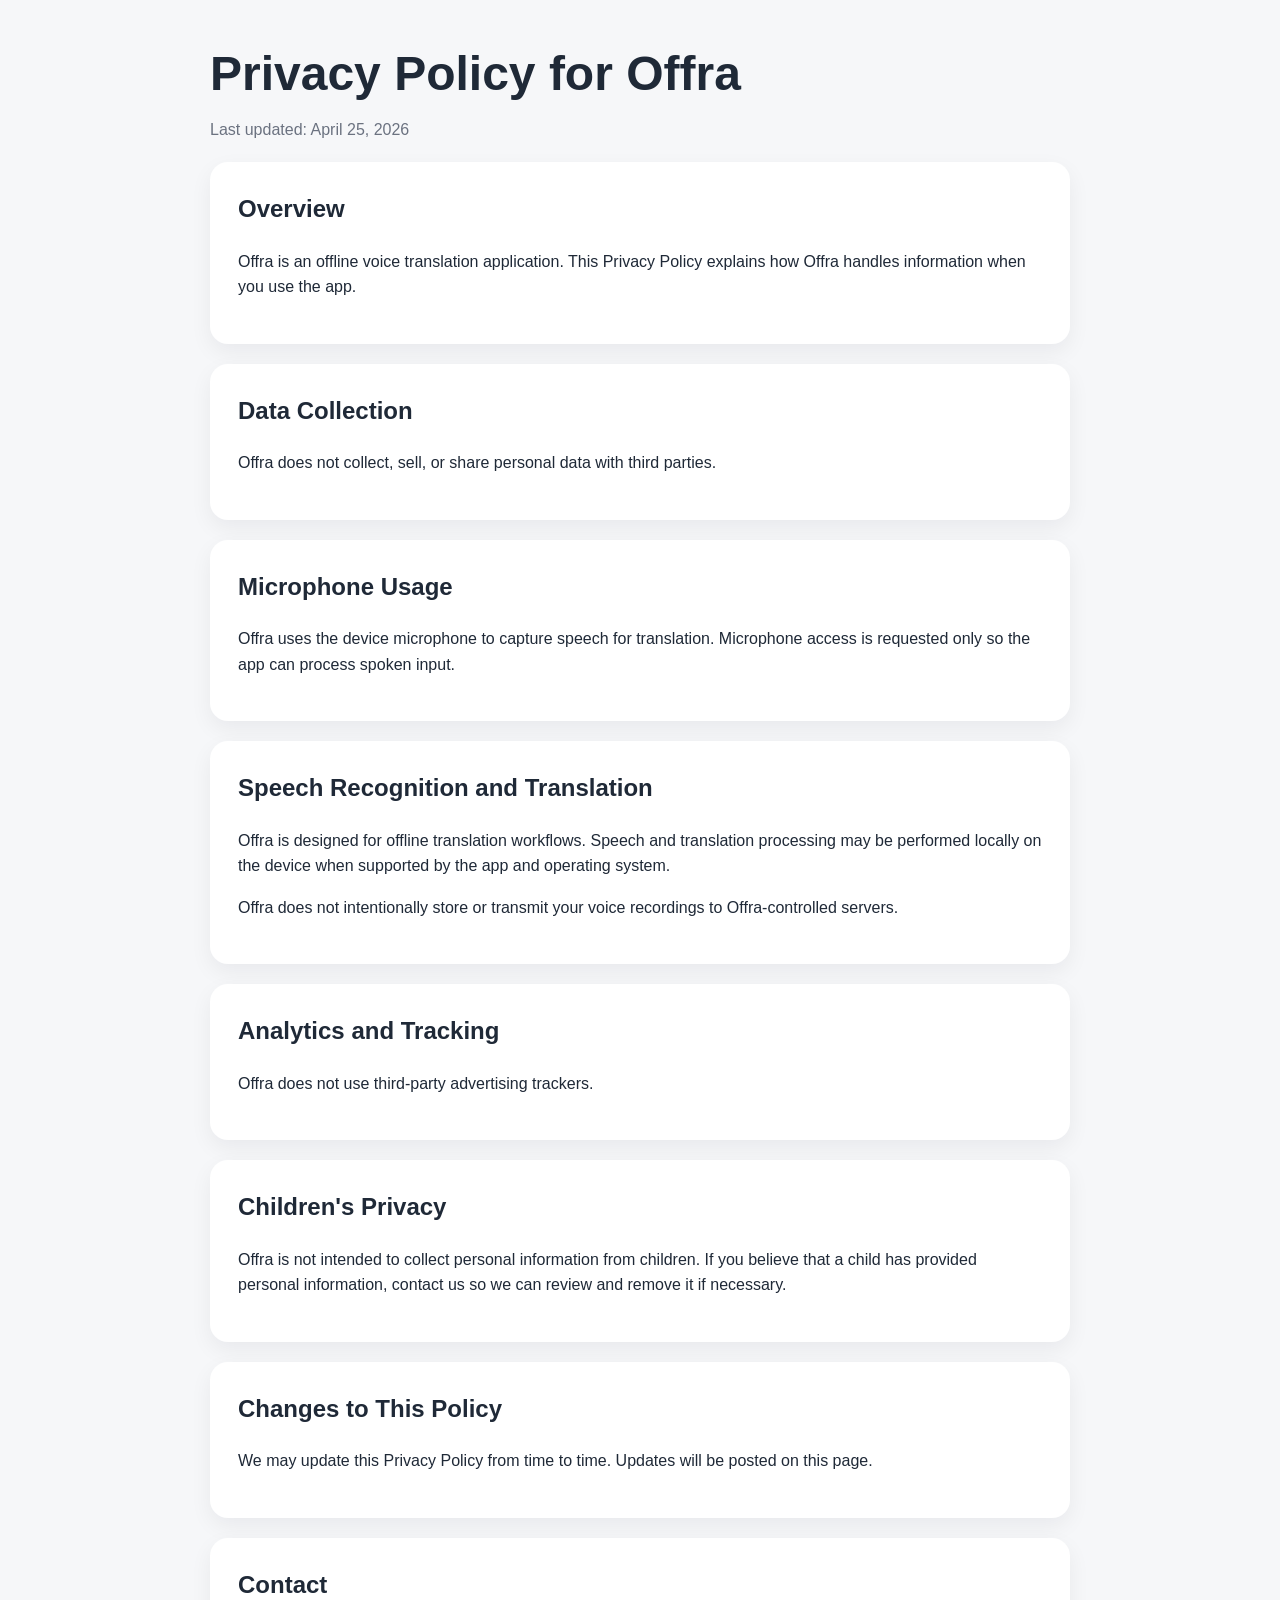
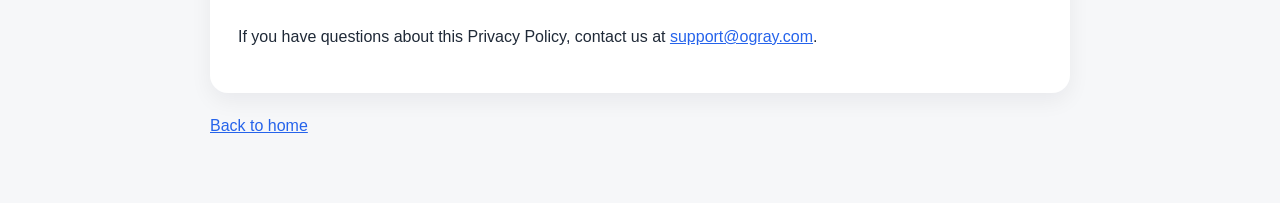
==== privacy.html @ 6b56398b "initial commit" ====
<!DOCTYPE html>
<html lang="en">
<head>
  <meta charset="UTF-8" />
  <meta name="viewport" content="width=device-width, initial-scale=1.0" />
  <title>Offra Privacy Policy</title>
  <link rel="stylesheet" href="style.css" />
</head>
<body>
  <main class="container">
    <h1>Privacy Policy for Offra</h1>
    <p class="updated">Last updated: April 25, 2026</p>

    <section class="card">
      <h2>Overview</h2>
      <p>
        Offra is an offline voice translation application. This Privacy Policy explains how Offra handles information
        when you use the app.
      </p>
    </section>

    <section class="card">
      <h2>Data Collection</h2>
      <p>
        Offra does not collect, sell, or share personal data with third parties.
      </p>
    </section>

    <section class="card">
      <h2>Microphone Usage</h2>
      <p>
        Offra uses the device microphone to capture speech for translation. Microphone access is requested only so the
        app can process spoken input.
      </p>
    </section>

    <section class="card">
      <h2>Speech Recognition and Translation</h2>
      <p>
        Offra is designed for offline translation workflows. Speech and translation processing may be performed locally
        on the device when supported by the app and operating system.
      </p>
      <p>
        Offra does not intentionally store or transmit your voice recordings to Offra-controlled servers.
      </p>
    </section>

    <section class="card">
      <h2>Analytics and Tracking</h2>
      <p>
        Offra does not use third-party advertising trackers.
      </p>
    </section>

    <section class="card">
      <h2>Children's Privacy</h2>
      <p>
        Offra is not intended to collect personal information from children. If you believe that a child has provided
        personal information, contact us so we can review and remove it if necessary.
      </p>
    </section>

    <section class="card">
      <h2>Changes to This Policy</h2>
      <p>
        We may update this Privacy Policy from time to time. Updates will be posted on this page.
      </p>
    </section>

    <section class="card">
      <h2>Contact</h2>
      <p>
        If you have questions about this Privacy Policy, contact us at
        <a href="mailto:support@ogray.com">support@ogray.com</a>.
      </p>
    </section>

    <p><a href="index.html">Back to home</a></p>
  </main>
</body>
</html>
---- style.css ----
* {
  box-sizing: border-box;
}

body {
  margin: 0;
  font-family: -apple-system, BlinkMacSystemFont, "Segoe UI", Arial, sans-serif;
  background: #f6f7f9;
  color: #1f2937;
  line-height: 1.6;
}

.container {
  max-width: 900px;
  margin: 0 auto;
  padding: 48px 20px;
}

.hero {
  background: #ffffff;
  border-radius: 24px;
  padding: 48px;
  box-shadow: 0 12px 30px rgba(15, 23, 42, 0.08);
  margin-bottom: 24px;
}

h1 {
  font-size: 48px;
  line-height: 1.1;
  margin: 0 0 16px;
}

h2 {
  margin-top: 0;
}

.subtitle {
  font-size: 22px;
  color: #4b5563;
}

.card {
  background: #ffffff;
  border-radius: 18px;
  padding: 28px;
  margin: 20px 0;
  box-shadow: 0 8px 22px rgba(15, 23, 42, 0.06);
}

.links {
  display: flex;
  flex-wrap: wrap;
  gap: 12px;
  margin-top: 28px;
}

a {
  color: #2563eb;
}

.links a {
  display: inline-block;
  text-decoration: none;
  background: #2563eb;
  color: #ffffff;
  padding: 10px 16px;
  border-radius: 999px;
  font-weight: 600;
}

.updated {
  color: #6b7280;
}

@media (max-width: 640px) {
  h1 {
    font-size: 38px;
  }

  .hero {
    padding: 32px 24px;
  }
}
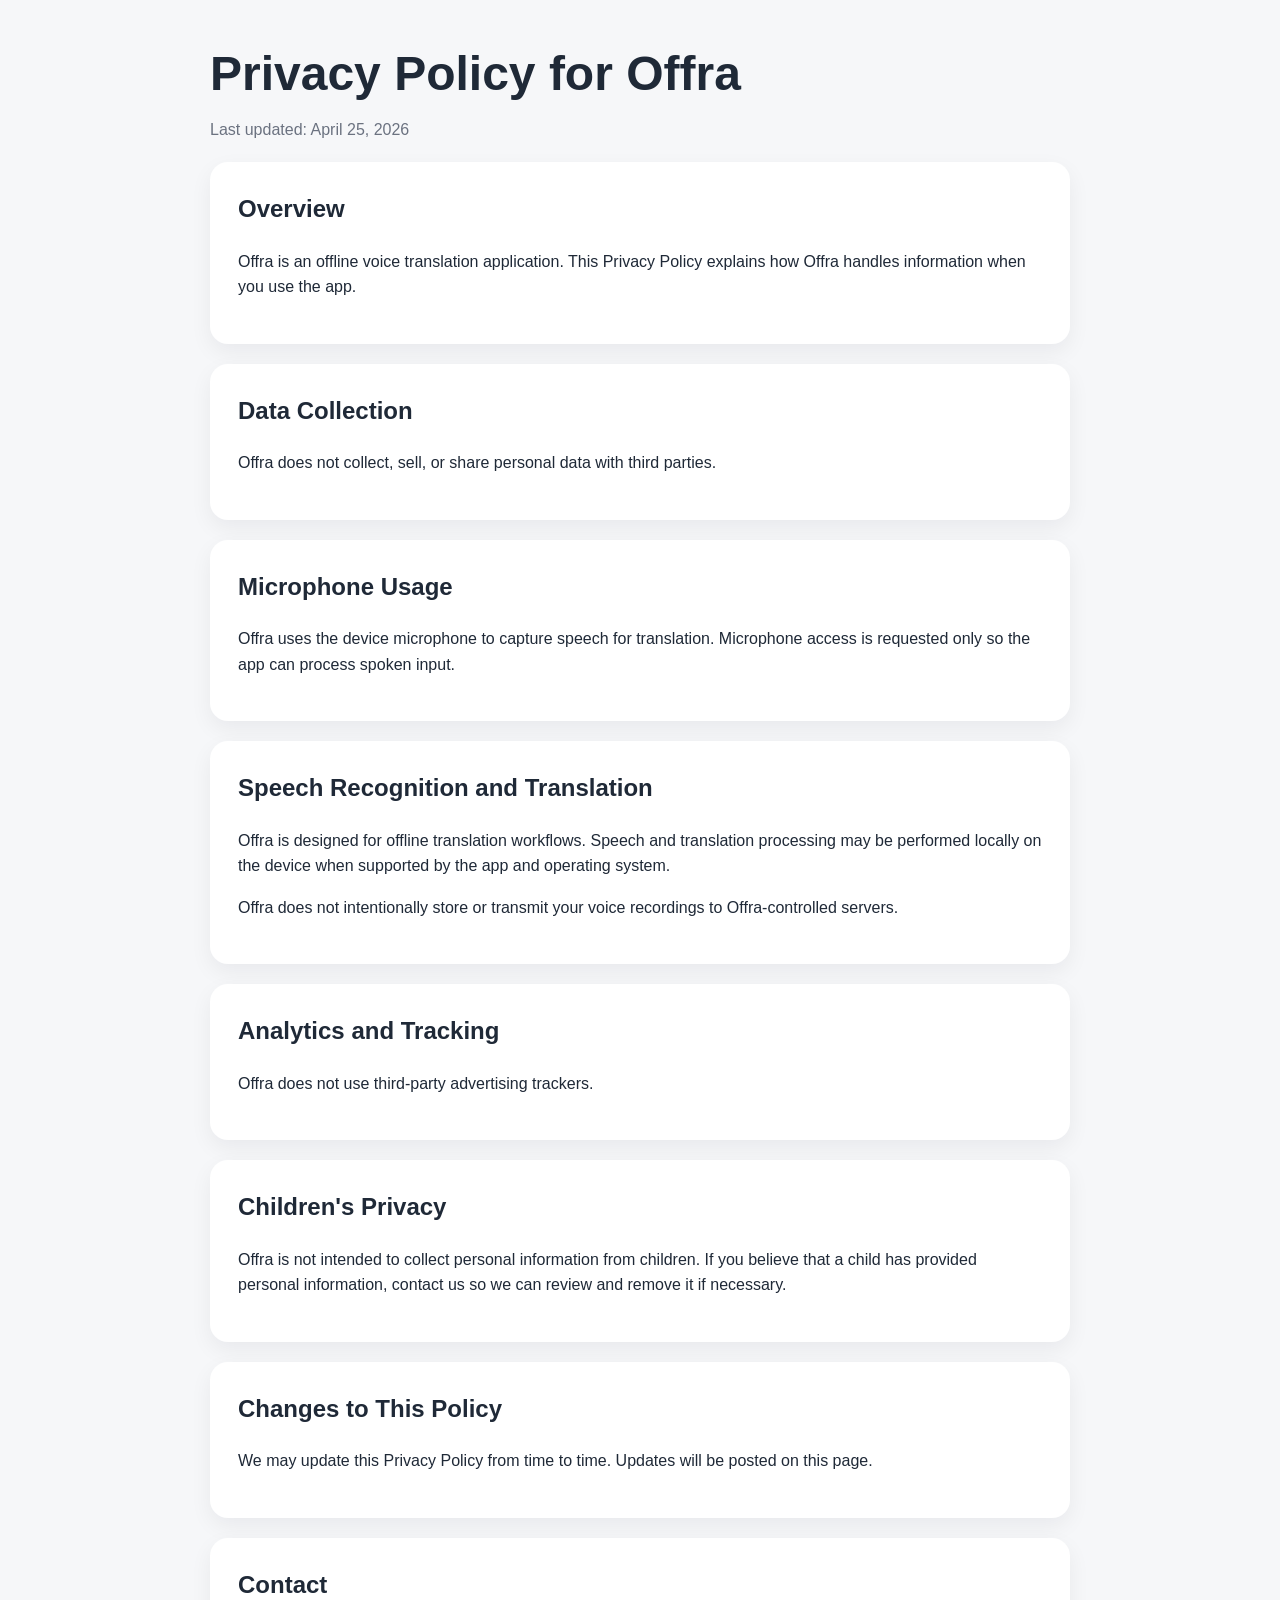
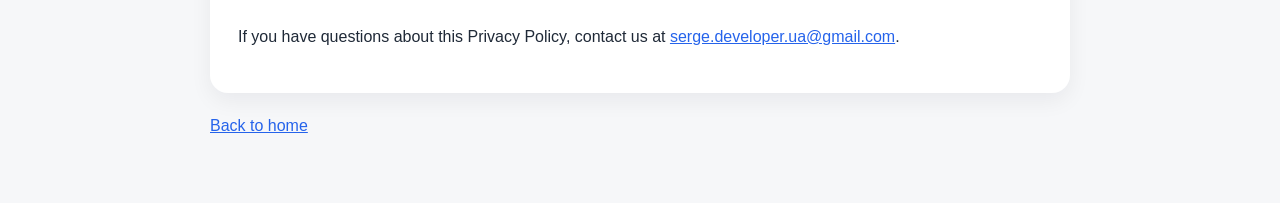
==== commit bae012f7: "updated support email" ====
--- a/privacy.html
+++ b/privacy.html
@@ -71,7 +71,7 @@
       <h2>Contact</h2>
       <p>
         If you have questions about this Privacy Policy, contact us at
-        <a href="mailto:support@ogray.com">support@ogray.com</a>.
+        <a href="mailto:serge.developer.ua@gmail.com">serge.developer.ua@gmail.com</a>.
       </p>
     </section>
 
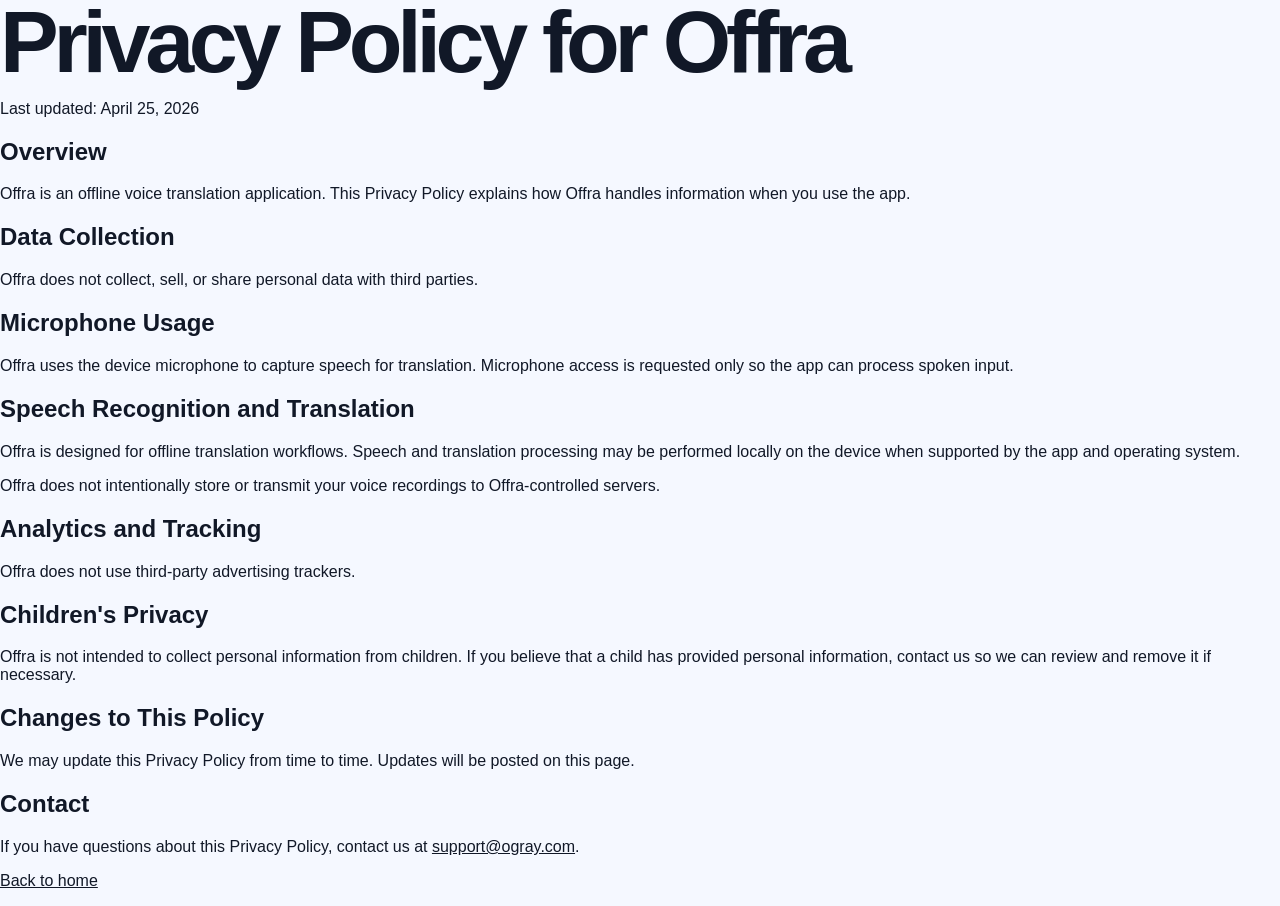
==== commit 0147629b: "updated design" ====
--- a/privacy.html
+++ b/privacy.html
@@ -71,7 +71,7 @@
       <h2>Contact</h2>
       <p>
         If you have questions about this Privacy Policy, contact us at
-        <a href="mailto:serge.developer.ua@gmail.com">serge.developer.ua@gmail.com</a>.
+        <a href="mailto:support@ogray.com">support@ogray.com</a>.
       </p>
     </section>
 
--- a/style.css
+++ b/style.css
@@ -2,82 +2,533 @@
   box-sizing: border-box;
 }
 
+:root {
+  --bg: #f5f8ff;
+  --dark: #061226;
+  --darker: #020817;
+  --blue: #2f80ff;
+  --blue-2: #66b7ff;
+  --text: #111827;
+  --muted: #64748b;
+  --card: #ffffff;
+  --border: rgba(15, 23, 42, 0.10);
+  --shadow: 0 24px 70px rgba(15, 23, 42, 0.14);
+}
+
+html {
+  scroll-behavior: smooth;
+}
+
 body {
   margin: 0;
-  font-family: -apple-system, BlinkMacSystemFont, "Segoe UI", Arial, sans-serif;
-  background: #f6f7f9;
-  color: #1f2937;
-  line-height: 1.6;
-}
-
-.container {
-  max-width: 900px;
+  font-family: Inter, -apple-system, BlinkMacSystemFont, "Segoe UI", Arial, sans-serif;
+  background: var(--bg);
+  color: var(--text);
+}
+
+a {
+  color: inherit;
+}
+
+.site-header {
+  position: absolute;
+  z-index: 10;
+  top: 0;
+  left: 0;
+  right: 0;
+  max-width: 1180px;
   margin: 0 auto;
-  padding: 48px 20px;
+  padding: 24px 28px;
+  display: flex;
+  align-items: center;
+  justify-content: space-between;
+  color: white;
+}
+
+.brand,
+.footer-brand {
+  display: flex;
+  align-items: center;
+  gap: 12px;
+  text-decoration: none;
+  font-weight: 800;
+  font-size: 24px;
+}
+
+.brand img,
+.footer-brand img {
+  width: 42px;
+  height: 42px;
+  border-radius: 12px;
+  box-shadow: 0 8px 22px rgba(0, 0, 0, 0.22);
+}
+
+nav {
+  display: flex;
+  align-items: center;
+  gap: 34px;
+  font-weight: 700;
+  font-size: 14px;
+}
+
+nav a,
+.footer-links a {
+  text-decoration: none;
+  opacity: 0.88;
+}
+
+nav a:hover,
+.footer-links a:hover {
+  opacity: 1;
+}
+
+.header-button {
+  text-decoration: none;
+  background: linear-gradient(135deg, #2f80ff, #1762ff);
+  color: white;
+  padding: 13px 18px;
+  border-radius: 12px;
+  font-weight: 800;
+  box-shadow: 0 12px 30px rgba(47, 128, 255, 0.35);
 }
 
 .hero {
-  background: #ffffff;
+  min-height: 760px;
+  position: relative;
+  overflow: hidden;
+  background:
+    radial-gradient(circle at 78% 48%, rgba(47, 128, 255, 0.46), transparent 28%),
+    radial-gradient(circle at 58% 68%, rgba(3, 169, 244, 0.28), transparent 32%),
+    linear-gradient(135deg, var(--darker), #061a3a 55%, #041226);
+  color: white;
+}
+
+.hero-bg {
+  position: absolute;
+  inset: 0;
+  background:
+    linear-gradient(rgba(255, 255, 255, 0.025) 1px, transparent 1px),
+    linear-gradient(90deg, rgba(255, 255, 255, 0.025) 1px, transparent 1px);
+  background-size: 42px 42px;
+  mask-image: linear-gradient(to bottom, black, transparent 75%);
+}
+
+.hero::after {
+  content: "";
+  position: absolute;
+  left: -10%;
+  right: -10%;
+  bottom: -120px;
+  height: 260px;
+  background: white;
+  filter: blur(80px);
+  opacity: 0.16;
+}
+
+.hero-content {
+  position: relative;
+  z-index: 2;
+  max-width: 1180px;
+  margin: 0 auto;
+  padding: 150px 28px 100px;
+  display: grid;
+  grid-template-columns: 1fr 1.05fr;
+  align-items: center;
+  gap: 48px;
+}
+
+.eyebrow,
+.section-label {
+  margin: 0 0 14px;
+  color: var(--blue-2);
+  text-transform: uppercase;
+  letter-spacing: 0.12em;
+  font-size: 13px;
+  font-weight: 900;
+}
+
+h1 {
+  margin: 0;
+  font-size: clamp(56px, 8vw, 88px);
+  line-height: 0.95;
+  letter-spacing: -0.06em;
+}
+
+h1 span {
+  color: var(--blue);
+}
+
+.hero-description {
+  max-width: 520px;
+  margin: 28px 0 0;
+  color: rgba(255, 255, 255, 0.82);
+  font-size: 20px;
+  line-height: 1.55;
+}
+
+.hero-actions {
+  display: flex;
+  align-items: center;
+  gap: 18px;
+  margin-top: 38px;
+  flex-wrap: wrap;
+}
+
+.app-store-button,
+.secondary-button {
+  min-height: 62px;
+  display: inline-flex;
+  align-items: center;
+  justify-content: center;
+  text-decoration: none;
+  border-radius: 16px;
+  font-weight: 900;
+}
+
+.app-store-button {
+  gap: 12px;
+  padding: 12px 24px;
+  background: linear-gradient(135deg, #2f80ff, #1762ff);
+  color: white;
+  box-shadow: 0 16px 40px rgba(47, 128, 255, 0.42);
+}
+
+.app-store-button small {
+  display: block;
+  font-size: 12px;
+  line-height: 1;
+  opacity: 0.9;
+}
+
+.apple {
+  font-size: 0;
+  width: 24px;
+  height: 28px;
+  border-radius: 50% 50% 45% 45%;
+  background: white;
+  position: relative;
+}
+
+.secondary-button {
+  padding: 0 28px;
+  border: 1px solid rgba(255, 255, 255, 0.28);
+  background: rgba(255, 255, 255, 0.06);
+  backdrop-filter: blur(14px);
+}
+
+.hero-visual {
+  display: grid;
+  place-items: center;
+}
+
+.icon-card {
+  width: min(460px, 90vw);
+  aspect-ratio: 1;
+  display: grid;
+  place-items: center;
+  border-radius: 56px;
+  background: linear-gradient(145deg, #ffffff, #e7f1ff);
+  box-shadow:
+    0 34px 80px rgba(0, 0, 0, 0.38),
+    0 0 70px rgba(47, 128, 255, 0.42);
+  transform: rotate(2deg);
+}
+
+.icon-card img {
+  width: 88%;
+  height: 88%;
+  object-fit: contain;
+  border-radius: 40px;
+}
+
+.trust-pill {
+  margin-top: -20px;
+  padding: 12px 22px;
+  border-radius: 999px;
+  display: flex;
+  gap: 16px;
+  align-items: center;
+  color: #dbeafe;
+  background: rgba(4, 18, 38, 0.62);
+  border: 1px solid rgba(147, 197, 253, 0.25);
+  backdrop-filter: blur(14px);
+  box-shadow: 0 12px 35px rgba(0, 0, 0, 0.22);
+  font-weight: 800;
+}
+
+.trust-pill span + span::before {
+  content: "•";
+  margin-right: 16px;
+  opacity: 0.65;
+}
+
+.section {
+  max-width: 1180px;
+  margin: 0 auto;
+  padding: 78px 28px 40px;
+  text-align: center;
+}
+
+.section h2,
+.how-section h2,
+.privacy-section h2 {
+  margin: 0 auto 34px;
+  max-width: 720px;
+  font-size: clamp(34px, 4vw, 46px);
+  line-height: 1.08;
+  letter-spacing: -0.04em;
+}
+
+.feature-grid {
+  display: grid;
+  grid-template-columns: repeat(4, 1fr);
+  gap: 18px;
+  margin-top: 26px;
+  text-align: left;
+}
+
+.feature-card {
+  padding: 28px;
+  min-height: 210px;
   border-radius: 24px;
-  padding: 48px;
-  box-shadow: 0 12px 30px rgba(15, 23, 42, 0.08);
-  margin-bottom: 24px;
-}
-
-h1 {
-  font-size: 48px;
-  line-height: 1.1;
-  margin: 0 0 16px;
-}
-
-h2 {
-  margin-top: 0;
-}
-
-.subtitle {
+  background: rgba(255, 255, 255, 0.82);
+  border: 1px solid var(--border);
+  box-shadow: 0 18px 45px rgba(15, 23, 42, 0.08);
+}
+
+.feature-icon,
+.step-circle {
+  display: grid;
+  place-items: center;
+  width: 54px;
+  height: 54px;
+  border-radius: 18px;
+  color: white;
+  background: linear-gradient(135deg, #66b7ff, #1762ff);
+  font-weight: 900;
+  box-shadow: 0 14px 28px rgba(47, 128, 255, 0.35);
+}
+
+.feature-card h3 {
+  margin: 22px 0 10px;
+  font-size: 20px;
+}
+
+.feature-card p,
+.step p,
+.privacy-section p {
+  color: var(--muted);
+  line-height: 1.55;
+  margin: 0;
+}
+
+.how-section {
+  max-width: 1180px;
+  margin: 42px auto 0;
+  padding: 52px 48px;
+  text-align: center;
+  border-radius: 34px;
+  background:
+    radial-gradient(circle at 93% 0%, rgba(102, 183, 255, 0.2), transparent 28%),
+    linear-gradient(135deg, #eef7ff, #ffffff);
+  border: 1px solid var(--border);
+  box-shadow: 0 24px 70px rgba(15, 23, 42, 0.08);
+}
+
+.steps {
+  display: grid;
+  grid-template-columns: 1fr 70px 1fr 70px 1fr;
+  gap: 18px;
+  align-items: center;
+  text-align: left;
+}
+
+.step {
+  display: grid;
+  grid-template-columns: 64px 1fr;
+  gap: 18px;
+  align-items: center;
+}
+
+.step h3 {
+  margin: 0 0 8px;
+}
+
+.step-line {
+  height: 4px;
+  border-radius: 999px;
+  background: repeating-linear-gradient(90deg, #2f80ff 0 8px, transparent 8px 18px);
+  opacity: 0.65;
+}
+
+.privacy-section {
+  max-width: 1180px;
+  margin: 54px auto 0;
+  padding: 58px;
+  display: grid;
+  grid-template-columns: 1.1fr 0.9fr;
+  gap: 44px;
+  align-items: center;
+  color: white;
+  border-radius: 34px;
+  background:
+    radial-gradient(circle at 70% 45%, rgba(47, 128, 255, 0.26), transparent 24%),
+    linear-gradient(135deg, var(--darker), #061a3a);
+  box-shadow: var(--shadow);
+}
+
+.privacy-section h2 {
+  margin-left: 0;
+  margin-bottom: 18px;
+}
+
+.privacy-section p {
+  color: rgba(255, 255, 255, 0.78);
+  max-width: 590px;
+}
+
+.privacy-section a {
+  display: inline-block;
+  margin-top: 28px;
+  color: #66b7ff;
+  font-weight: 900;
+  text-decoration: none;
+}
+
+.privacy-list {
+  margin: 0;
+  padding: 0;
+  list-style: none;
+  display: grid;
+  gap: 18px;
+}
+
+.privacy-list li {
+  padding-left: 34px;
+  position: relative;
+  font-weight: 800;
+}
+
+.privacy-list li::before {
+  content: "✓";
+  position: absolute;
+  left: 0;
+  color: #66b7ff;
+}
+
+footer {
+  margin-top: 48px;
+  padding: 26px 28px;
+  background: #020817;
+  color: white;
+  display: grid;
+  grid-template-columns: 1fr auto 1fr;
+  align-items: center;
+  gap: 22px;
+}
+
+.footer-brand {
   font-size: 22px;
-  color: #4b5563;
-}
-
-.card {
-  background: #ffffff;
-  border-radius: 18px;
-  padding: 28px;
-  margin: 20px 0;
-  box-shadow: 0 8px 22px rgba(15, 23, 42, 0.06);
-}
-
-.links {
+}
+
+.footer-links {
   display: flex;
-  flex-wrap: wrap;
-  gap: 12px;
-  margin-top: 28px;
-}
-
-a {
-  color: #2563eb;
-}
-
-.links a {
-  display: inline-block;
-  text-decoration: none;
-  background: #2563eb;
-  color: #ffffff;
-  padding: 10px 16px;
-  border-radius: 999px;
-  font-weight: 600;
-}
-
-.updated {
-  color: #6b7280;
-}
-
-@media (max-width: 640px) {
-  h1 {
-    font-size: 38px;
-  }
-
-  .hero {
-    padding: 32px 24px;
-  }
-}
+  gap: 28px;
+  font-size: 14px;
+}
+
+footer p {
+  justify-self: end;
+  margin: 0;
+  color: rgba(255, 255, 255, 0.7);
+}
+
+@media (max-width: 900px) {
+  .site-header {
+    position: relative;
+    background: #020817;
+  }
+
+  nav {
+    display: none;
+  }
+
+  .hero-content {
+    grid-template-columns: 1fr;
+    padding-top: 64px;
+    text-align: center;
+  }
+
+  .hero-description {
+    margin-left: auto;
+    margin-right: auto;
+  }
+
+  .hero-actions {
+    justify-content: center;
+  }
+
+  .feature-grid {
+    grid-template-columns: repeat(2, 1fr);
+  }
+
+  .steps {
+    grid-template-columns: 1fr;
+  }
+
+  .step-line {
+    display: none;
+  }
+
+  .privacy-section {
+    grid-template-columns: 1fr;
+  }
+
+  footer {
+    grid-template-columns: 1fr;
+    text-align: center;
+  }
+
+  .footer-brand,
+  footer p {
+    justify-self: center;
+  }
+
+  .footer-links {
+    justify-content: center;
+    flex-wrap: wrap;
+  }
+}
+
+@media (max-width: 560px) {
+  .header-button {
+    display: none;
+  }
+
+  .feature-grid {
+    grid-template-columns: 1fr;
+  }
+
+  .how-section,
+  .privacy-section {
+    margin-left: 18px;
+    margin-right: 18px;
+    padding: 34px 24px;
+  }
+
+  .step {
+    grid-template-columns: 1fr;
+    text-align: center;
+    justify-items: center;
+  }
+
+  .trust-pill {
+    flex-direction: column;
+    gap: 6px;
+  }
+
+  .trust-pill span + span::before {
+    content: "";
+    margin: 0;
+  }
+}
